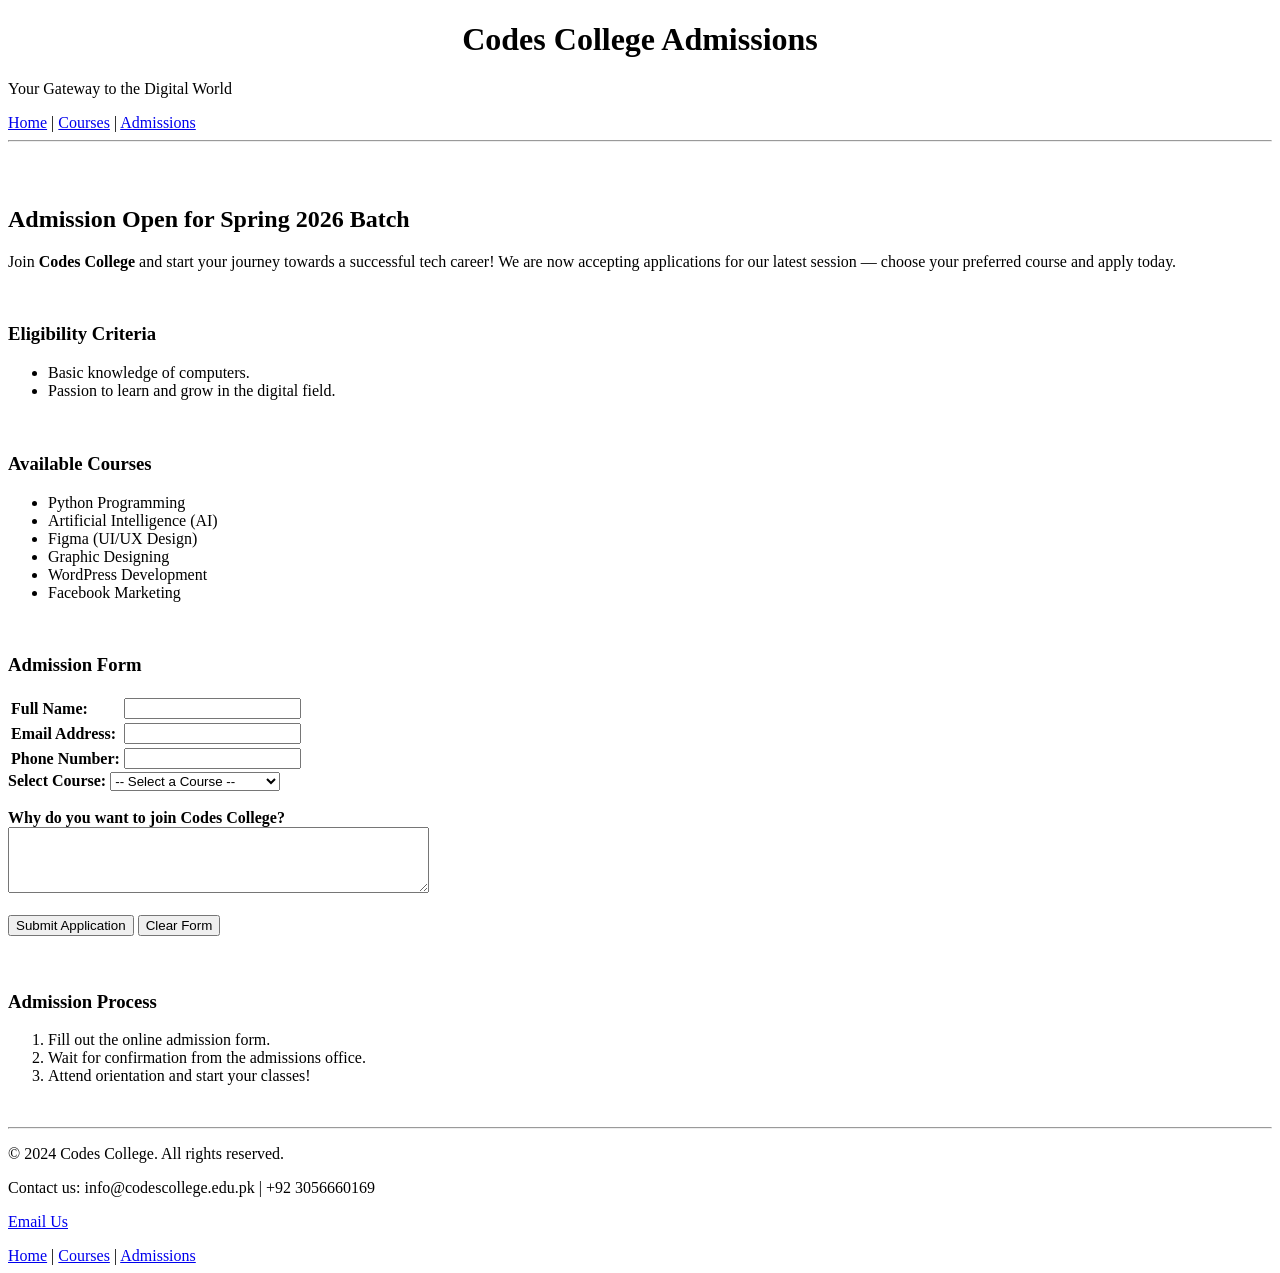
==== admission.html @ 771e62ce "Add files via upload" ====
<!DOCTYPE html>
<html lang="en">
<head>
    <meta charset="UTF-8">
    <meta name="viewport" content="width=device-width, initial-scale=1.0">
    <title>Admissions_Codes College</title>
</head>
<body>
  <h1 style="text-align:center;">Codes College Admissions</h1>
     <p>Your Gateway to the Digital World</p>
     <a href="index.html">Home</a> |
     <a href="courses.html">Courses</a> |
     <a href="admission.html">Admissions</a><hr><br><br>
  <h2>Admission Open for Spring 2026 Batch</h2>
     <p>Join <b>Codes College</b> and start your journey towards a successful tech career! We are now accepting applications for our latest session — choose your preferred course and apply today.</p><br>
  <h3>Eligibility Criteria</h3>
     <ul>
         <li>Basic knowledge of computers.</li>
         <li>Passion to learn and grow in the digital field.</li>
     </ul><br>
  <h3>Available Courses</h3>
     <ul>
         <li>Python Programming</li>
         <li>Artificial Intelligence (AI)</li>
         <li>Figma (UI/UX Design)</li>
         <li>Graphic Designing</li>
         <li>WordPress Development</li>
         <li>Facebook Marketing</li>
     </ul><br>
  <h3>Admission Form</h3> 
  <table>
    <tr>
      <td><b>Full Name:</b></td>
      <td><input type="Text" name="Name"></td>
    </tr>
    <tr>
      <td><b>Email Address:</b></td>
      <td><input type="email" name="email"></td>
    </tr>
    <tr>
      <td><b>Phone Number:</b></td>
      <td><input type="text" name="phone"></td>
    </tr></table>
  <form action="Courses">
    <label><b>Select Course:</b></label>
      <select name="course" required>
        <option value="">-- Select a Course --</option>
        <option>Python Programming</option>
        <option>Artificial Intelligence (AI)</option>
        <option>Figma (UI/UX Design)</option>
        <option>Graphic Designing</option>
        <option>WordPress Development</option>
        <option>Facebook Marketing</option>
      </select><br><br>
    <label><b>Why do you want to join Codes College?</b></label><br>
    <textarea name="reason" rows="4" cols="50"></textarea><br><br>
    <input type="submit" value="Submit Application">
    <input type="reset" value="Clear Form">
  </form><br><br>
  <h3>Admission Process</h3>
    <ol>
      <li>Fill out the online admission form.</li>
      <li>Wait for confirmation from the admissions office.</li>
      <li>Attend orientation and start your classes!</li>
    </ol><br><hr>
  <p>&copy; 2024 Codes College. All rights reserved.</p>
  <p>Contact us: info@codescollege.edu.pk | +92 3056660169</p>
  <p><a href="mailto:info@codescollege.edu.pk">Email Us</a></p>
  <a href="index.html">Home</a> |
  <a href="courses.html">Courses</a> |
  <a href="admission.html">Admissions</a>

</body>
</html>
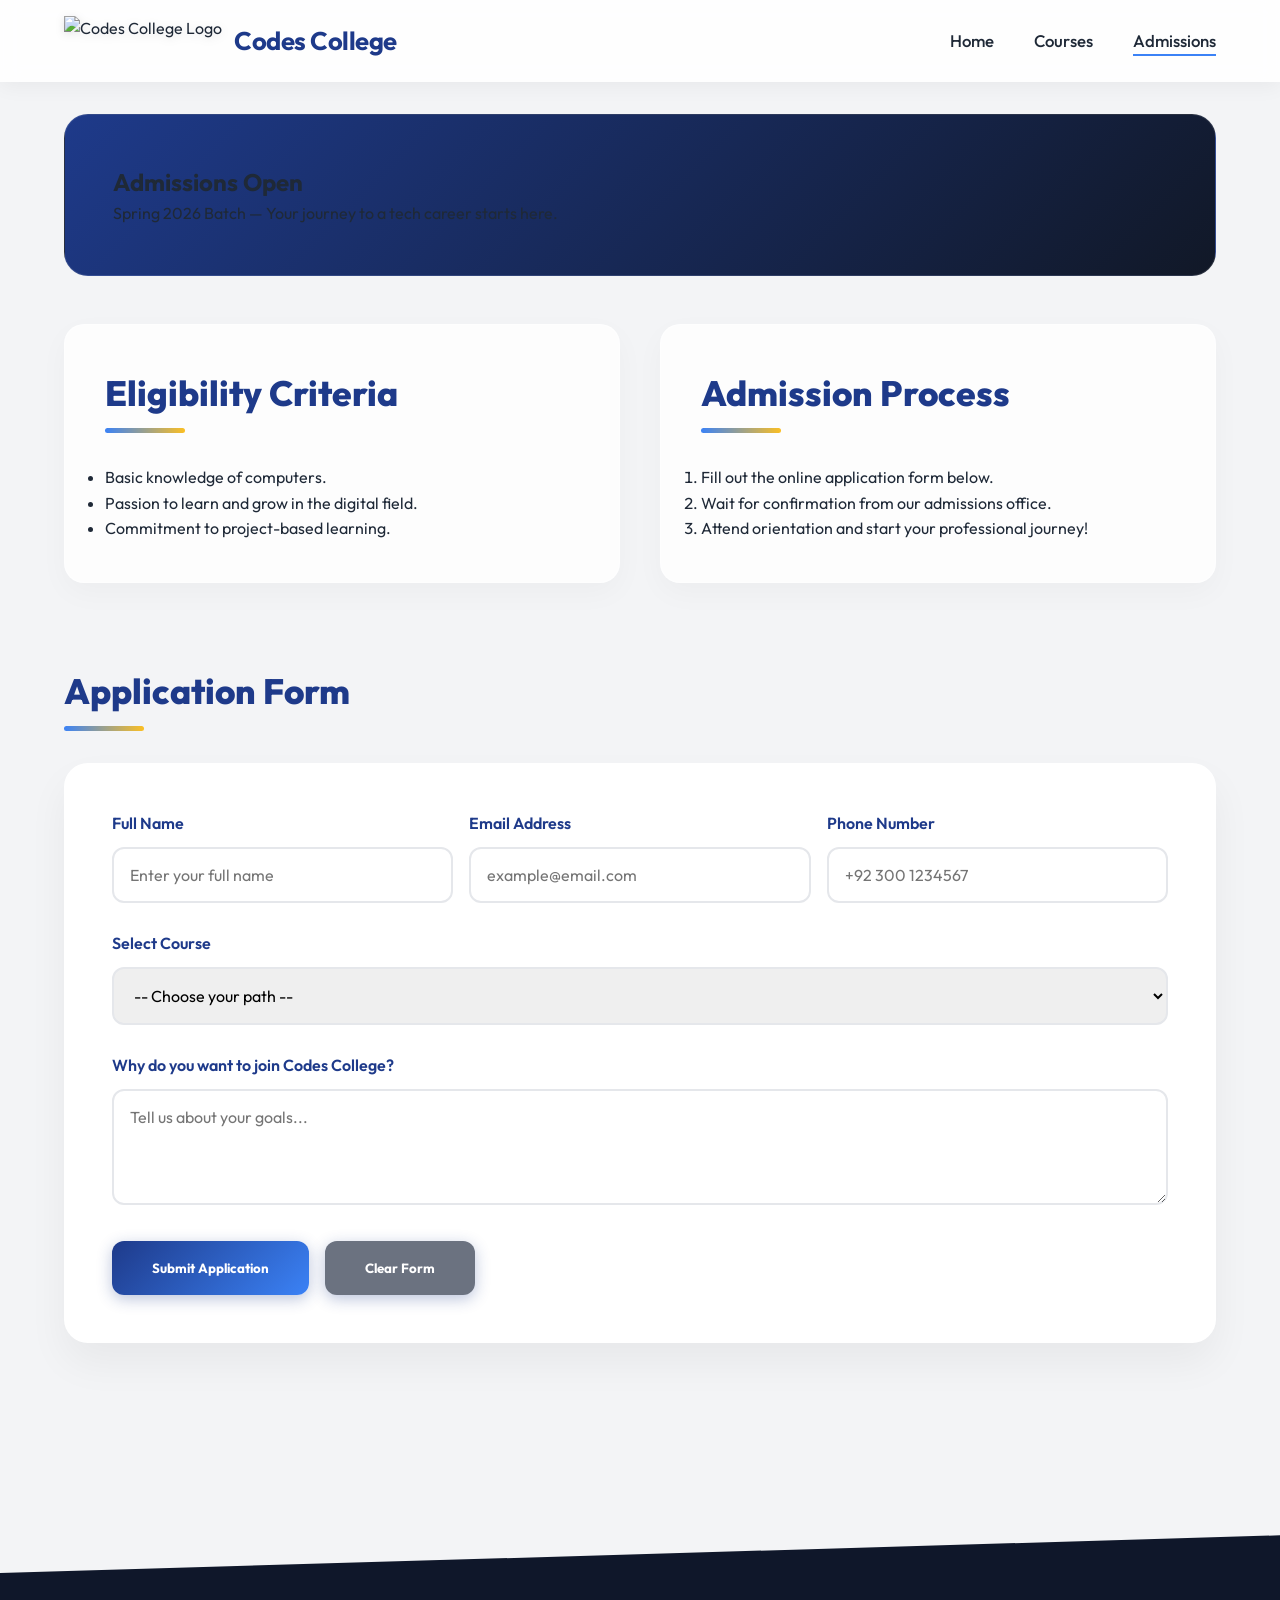
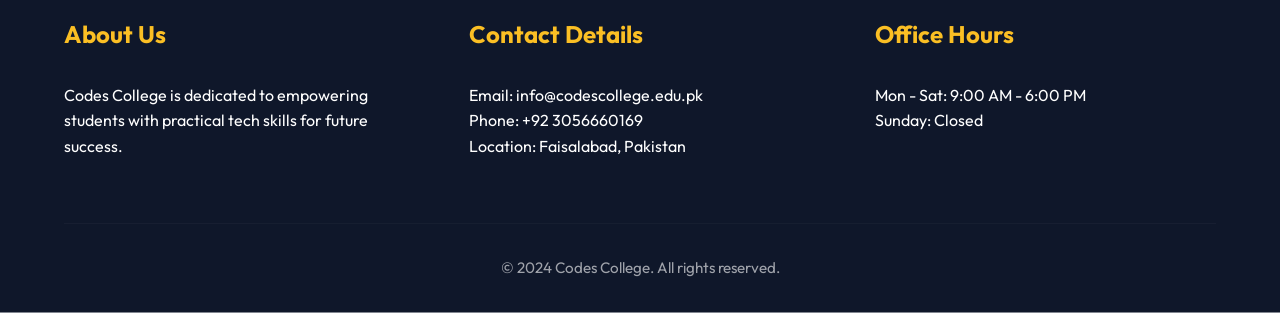
==== commit c4fb4140: "feat: Implement initial modern and responsive Codes College website, including homepage, courses, ad" ====
--- a/admission.html
+++ b/admission.html
@@ -1,74 +1,122 @@
 <!DOCTYPE html>
 <html lang="en">
+
 <head>
-    <meta charset="UTF-8">
-    <meta name="viewport" content="width=device-width, initial-scale=1.0">
-    <title>Admissions_Codes College</title>
+  <meta charset="UTF-8">
+  <meta name="viewport" content="width=device-width, initial-scale=1.0">
+  <title>Codes College | Admissions</title>
+  <link rel="stylesheet" href="style.css">
 </head>
+
 <body>
-  <h1 style="text-align:center;">Codes College Admissions</h1>
-     <p>Your Gateway to the Digital World</p>
-     <a href="index.html">Home</a> |
-     <a href="courses.html">Courses</a> |
-     <a href="admission.html">Admissions</a><hr><br><br>
-  <h2>Admission Open for Spring 2026 Batch</h2>
-     <p>Join <b>Codes College</b> and start your journey towards a successful tech career! We are now accepting applications for our latest session — choose your preferred course and apply today.</p><br>
-  <h3>Eligibility Criteria</h3>
-     <ul>
-         <li>Basic knowledge of computers.</li>
-         <li>Passion to learn and grow in the digital field.</li>
-     </ul><br>
-  <h3>Available Courses</h3>
-     <ul>
-         <li>Python Programming</li>
-         <li>Artificial Intelligence (AI)</li>
-         <li>Figma (UI/UX Design)</li>
-         <li>Graphic Designing</li>
-         <li>WordPress Development</li>
-         <li>Facebook Marketing</li>
-     </ul><br>
-  <h3>Admission Form</h3> 
-  <table>
-    <tr>
-      <td><b>Full Name:</b></td>
-      <td><input type="Text" name="Name"></td>
-    </tr>
-    <tr>
-      <td><b>Email Address:</b></td>
-      <td><input type="email" name="email"></td>
-    </tr>
-    <tr>
-      <td><b>Phone Number:</b></td>
-      <td><input type="text" name="phone"></td>
-    </tr></table>
-  <form action="Courses">
-    <label><b>Select Course:</b></label>
-      <select name="course" required>
-        <option value="">-- Select a Course --</option>
-        <option>Python Programming</option>
-        <option>Artificial Intelligence (AI)</option>
-        <option>Figma (UI/UX Design)</option>
-        <option>Graphic Designing</option>
-        <option>WordPress Development</option>
-        <option>Facebook Marketing</option>
-      </select><br><br>
-    <label><b>Why do you want to join Codes College?</b></label><br>
-    <textarea name="reason" rows="4" cols="50"></textarea><br><br>
-    <input type="submit" value="Submit Application">
-    <input type="reset" value="Clear Form">
-  </form><br><br>
-  <h3>Admission Process</h3>
-    <ol>
-      <li>Fill out the online admission form.</li>
-      <li>Wait for confirmation from the admissions office.</li>
-      <li>Attend orientation and start your classes!</li>
-    </ol><br><hr>
-  <p>&copy; 2024 Codes College. All rights reserved.</p>
-  <p>Contact us: info@codescollege.edu.pk | +92 3056660169</p>
-  <p><a href="mailto:info@codescollege.edu.pk">Email Us</a></p>
-  <a href="index.html">Home</a> |
-  <a href="courses.html">Courses</a> |
-  <a href="admission.html">Admissions</a>
+
+  <header>
+    <div class="logo-area">
+      <img src="WhatsApp Image 2025-10-26 at 21.43.19_bceffb13.jpg" alt="Codes College Logo">
+      <h1>Codes College</h1>
+    </div>
+    <nav>
+      <ul>
+        <li><a href="index.html">Home</a></li>
+        <li><a href="courses.html">Courses</a></li>
+        <li><a href="admission.html" class="active">Admissions</a></li>
+      </ul>
+    </nav>
+  </header>
+
+  <main>
+    <section class="hero-text reveal"
+      style="border-radius: 24px; margin-bottom: 3rem; background: linear-gradient(135deg, #1e3a8a, #111827);">
+      <h1>Admissions Open</h1>
+      <p>Spring 2026 Batch — Your journey to a tech career starts here.</p>
+    </section>
+
+    <section class="grid reveal">
+      <div class="card">
+        <h2>Eligibility Criteria</h2>
+        <ul>
+          <li>Basic knowledge of computers.</li>
+          <li>Passion to learn and grow in the digital field.</li>
+          <li>Commitment to project-based learning.</li>
+        </ul>
+      </div>
+      <div class="card">
+        <h2>Admission Process</h2>
+        <ol>
+          <li>Fill out the online application form below.</li>
+          <li>Wait for confirmation from our admissions office.</li>
+          <li>Attend orientation and start your professional journey!</li>
+        </ol>
+      </div>
+    </section>
+
+    <section id="form-section" class="reveal">
+      <h2>Application Form</h2>
+      <form action="#">
+        <div class="grid" style="grid-template-columns: repeat(auto-fit, minmax(200px, 1fr)); gap: 1rem;">
+          <div class="form-group">
+            <label for="name">Full Name</label>
+            <input type="text" id="name" name="name" placeholder="Enter your full name" required>
+          </div>
+          <div class="form-group">
+            <label for="email">Email Address</label>
+            <input type="email" id="email" name="email" placeholder="example@email.com" required>
+          </div>
+          <div class="form-group">
+            <label for="phone">Phone Number</label>
+            <input type="text" id="phone" name="phone" placeholder="+92 300 1234567" required>
+          </div>
+        </div>
+
+        <div class="form-group">
+          <label for="course">Select Course</label>
+          <select id="course" name="course" required>
+            <option value="">-- Choose your path --</option>
+            <option>Python Programming</option>
+            <option>Artificial Intelligence (AI)</option>
+            <option>Figma (UI/UX Design)</option>
+            <option>Graphic Designing</option>
+            <option>WordPress Development</option>
+            <option>Facebook Marketing</option>
+          </select>
+        </div>
+
+        <div class="form-group">
+          <label for="reason">Why do you want to join Codes College?</label>
+          <textarea id="reason" name="reason" rows="4" placeholder="Tell us about your goals..."></textarea>
+        </div>
+
+        <div style="display: flex; gap: 1rem;">
+          <button type="submit">Submit Application</button>
+          <button type="reset" style="background: #6b7280;">Clear Form</button>
+        </div>
+      </form>
+    </section>
+  </main>
+
+  <footer>
+    <div class="footer-content">
+      <div class="footer-section">
+        <h3>About Us</h3>
+        <p>Codes College is dedicated to empowering students with practical tech skills for future success.</p>
+      </div>
+      <div class="footer-section">
+        <h3>Contact Details</h3>
+        <p>Email: info@codescollege.edu.pk</p>
+        <p>Phone: +92 3056660169</p>
+        <p>Location: Faisalabad, Pakistan</p>
+      </div>
+      <div class="footer-section">
+        <h3>Office Hours</h3>
+        <p>Mon - Sat: 9:00 AM - 6:00 PM</p>
+        <p>Sunday: Closed</p>
+      </div>
+    </div>
+    <div class="footer-bottom">
+      <p>&copy; 2024 Codes College. All rights reserved.</p>
+    </div>
+  </footer>
 
 </body>
-</html>
+
+</html>
--- a/style.css
+++ b/style.css
@@ -0,0 +1,368 @@
+/* Google Fonts Import */
+@import url('https://fonts.googleapis.com/css2?family=Outfit:wght@300;400;600;700&display=swap');
+
+:root {
+    --primary-color: #1e3a8a;
+    --secondary-color: #3b82f6;
+    --accent-color: #fbbf24;
+    --text-color: #1f2937;
+    --bg-color: #f3f4f6;
+    --card-bg: rgba(255, 255, 255, 0.8);
+    --footer-bg: #0f172a;
+    --white: #ffffff;
+    --transition: all 0.4s cubic-bezier(0.4, 0, 0.2, 1);
+}
+
+html {
+    scroll-behavior: smooth;
+}
+
+* {
+    margin: 0;
+    padding: 0;
+    box-sizing: border-box;
+    font-family: 'Outfit', sans-serif;
+}
+
+body {
+    background-color: var(--bg-color);
+    color: var(--text-color);
+    line-height: 1.6;
+    overflow-x: hidden;
+}
+
+/* Animations */
+@keyframes fadeIn {
+    from {
+        opacity: 0;
+        transform: translateY(20px);
+    }
+
+    to {
+        opacity: 1;
+        transform: translateY(0);
+    }
+}
+
+@keyframes slideInLeft {
+    from {
+        opacity: 0;
+        transform: translateX(-50px);
+    }
+
+    to {
+        opacity: 1;
+        transform: translateX(0);
+    }
+}
+
+.reveal {
+    animation: fadeIn 0.8s ease-out forwards;
+}
+
+/* Header & Navigation */
+header {
+    background: rgba(255, 255, 255, 0.9);
+    backdrop-filter: blur(10px);
+    padding: 1rem 5%;
+    display: flex;
+    justify-content: space-between;
+    align-items: center;
+    position: sticky;
+    top: 0;
+    z-index: 1000;
+    box-shadow: 0 4px 20px rgba(0, 0, 0, 0.05);
+}
+
+.logo-area {
+    display: flex;
+    align-items: center;
+    gap: 12px;
+    animation: slideInLeft 0.6s ease-out;
+}
+
+.logo-area img {
+    height: 50px;
+    width: auto;
+    filter: drop-shadow(0 2px 4px rgba(0, 0, 0, 0.1));
+}
+
+.logo-area h1 {
+    font-size: 1.6rem;
+    color: var(--primary-color);
+    font-weight: 700;
+    letter-spacing: -0.5px;
+}
+
+nav ul {
+    display: flex;
+    list-style: none;
+    gap: 2.5rem;
+}
+
+nav a {
+    text-decoration: none;
+    color: var(--text-color);
+    font-weight: 500;
+    font-size: 1.05rem;
+    position: relative;
+    padding: 5px 0;
+    transition: var(--transition);
+}
+
+nav a::after {
+    content: '';
+    position: absolute;
+    bottom: 0;
+    left: 0;
+    width: 0;
+    height: 2px;
+    background: var(--secondary-color);
+    transition: var(--transition);
+}
+
+nav a:hover::after,
+nav a.active::after {
+    width: 100%;
+}
+
+nav a:hover {
+    color: var(--secondary-color);
+}
+
+/* Main Content */
+main {
+    padding: 2rem 5%;
+    max-width: 1300px;
+    margin: 0 auto;
+}
+
+/* Hero Section */
+.hero {
+    position: relative;
+    border-radius: 24px;
+    overflow: hidden;
+    margin-bottom: 4rem;
+    box-shadow: 0 20px 40px rgba(0, 0, 0, 0.1);
+    background: var(--primary-color);
+}
+
+.hero img {
+    width: 100%;
+    height: 600px;
+    object-fit: cover;
+    opacity: 0.7;
+    transition: transform 1s ease;
+}
+
+.hero:hover img {
+    transform: scale(1.05);
+}
+
+.hero-content {
+    position: absolute;
+    top: 50%;
+    left: 50%;
+    transform: translate(-50%, -50%);
+    text-align: center;
+    color: var(--white);
+    width: 90%;
+}
+
+.hero-text {
+    padding: 3rem;
+    background: rgba(15, 23, 42, 0.6);
+    backdrop-filter: blur(8px);
+    border-radius: 20px;
+    border: 1px solid rgba(255, 255, 255, 0.1);
+    animation: fadeIn 1s ease-out 0.3s both;
+}
+
+.hero-text h2 {
+    font-size: 3.5rem;
+    margin-bottom: 1rem;
+    color: var(--white);
+}
+
+.hero-text h2::after {
+    display: none;
+}
+
+/* Section Styling */
+section {
+    margin-bottom: 5rem;
+}
+
+h2 {
+    color: var(--primary-color);
+    font-size: 2.2rem;
+    margin-bottom: 2rem;
+    position: relative;
+    padding-bottom: 12px;
+    font-weight: 800;
+}
+
+h2::after {
+    content: '';
+    position: absolute;
+    bottom: 0;
+    left: 0;
+    width: 80px;
+    height: 5px;
+    background: linear-gradient(to right, var(--secondary-color), var(--accent-color));
+    border-radius: 10px;
+}
+
+.grid {
+    display: grid;
+    grid-template-columns: repeat(auto-fit, minmax(320px, 1fr));
+    gap: 2.5rem;
+}
+
+.card {
+    background: var(--card-bg);
+    backdrop-filter: blur(10px);
+    padding: 2.5rem;
+    border-radius: 20px;
+    border: 1px solid rgba(255, 255, 255, 0.4);
+    box-shadow: 0 10px 30px rgba(0, 0, 0, 0.03);
+    transition: var(--transition);
+    animation: fadeIn 0.8s ease-out both;
+}
+
+.card:hover {
+    transform: translateY(-10px);
+    box-shadow: 0 20px 40px rgba(0, 0, 0, 0.08);
+    background: var(--white);
+    border-color: var(--secondary-color);
+}
+
+.card h3 {
+    color: var(--primary-color);
+    margin-bottom: 1rem;
+    font-size: 1.4rem;
+}
+
+/* Video Container */
+.video-container {
+    width: 100%;
+    border-radius: 24px;
+    overflow: hidden;
+    box-shadow: 0 20px 50px rgba(0, 0, 0, 0.15);
+}
+
+.video-container video {
+    width: 100%;
+    display: block;
+}
+
+/* Form Styles */
+form {
+    background: var(--white);
+    padding: 3rem;
+    border-radius: 24px;
+    box-shadow: 0 20px 40px rgba(0, 0, 0, 0.05);
+}
+
+.form-group {
+    margin-bottom: 1.8rem;
+}
+
+label {
+    display: block;
+    font-weight: 600;
+    margin-bottom: 0.6rem;
+    color: var(--primary-color);
+}
+
+input,
+select,
+textarea {
+    width: 100%;
+    padding: 1rem;
+    border: 2px solid #e5e7eb;
+    border-radius: 12px;
+    font-size: 1rem;
+    transition: var(--transition);
+    outline: none;
+}
+
+input:focus,
+select:focus,
+textarea:focus {
+    border-color: var(--secondary-color);
+    box-shadow: 0 0 0 4px rgba(59, 130, 246, 0.1);
+}
+
+button,
+.btn {
+    background: linear-gradient(135deg, var(--primary-color), var(--secondary-color));
+    color: var(--white);
+    padding: 1.2rem 2.5rem;
+    border: none;
+    border-radius: 12px;
+    font-weight: 700;
+    cursor: pointer;
+    transition: var(--transition);
+    display: inline-block;
+    text-decoration: none;
+    text-align: center;
+    box-shadow: 0 4px 15px rgba(30, 58, 138, 0.3);
+}
+
+button:hover,
+.btn:hover {
+    transform: translateY(-2px);
+    box-shadow: 0 8px 25px rgba(30, 58, 138, 0.4);
+}
+
+/* Footer */
+footer {
+    background: var(--footer-bg);
+    color: var(--white);
+    padding: 5rem 5% 2rem;
+    margin-top: 5rem;
+    clip-path: polygon(0 10%, 100% 0, 100% 100%, 0% 100%);
+}
+
+.footer-content {
+    display: grid;
+    grid-template-columns: repeat(auto-fit, minmax(280px, 1fr));
+    gap: 4rem;
+    margin-bottom: 4rem;
+}
+
+.footer-section h3 {
+    margin-bottom: 1.8rem;
+    color: var(--accent-color);
+    font-size: 1.5rem;
+}
+
+.footer-bottom {
+    text-align: center;
+    padding-top: 2rem;
+    border-top: 1px solid rgba(255, 255, 255, 0.05);
+    font-size: 0.95rem;
+    opacity: 0.6;
+}
+
+/* Responsiveness */
+@media (max-width: 768px) {
+    header {
+        flex-direction: column;
+        padding: 1.5rem;
+    }
+
+    nav ul {
+        gap: 1.2rem;
+        margin-top: 1rem;
+    }
+
+    .hero-text h2 {
+        font-size: 2.2rem;
+    }
+
+    .hero img {
+        height: 400px;
+    }
+}
